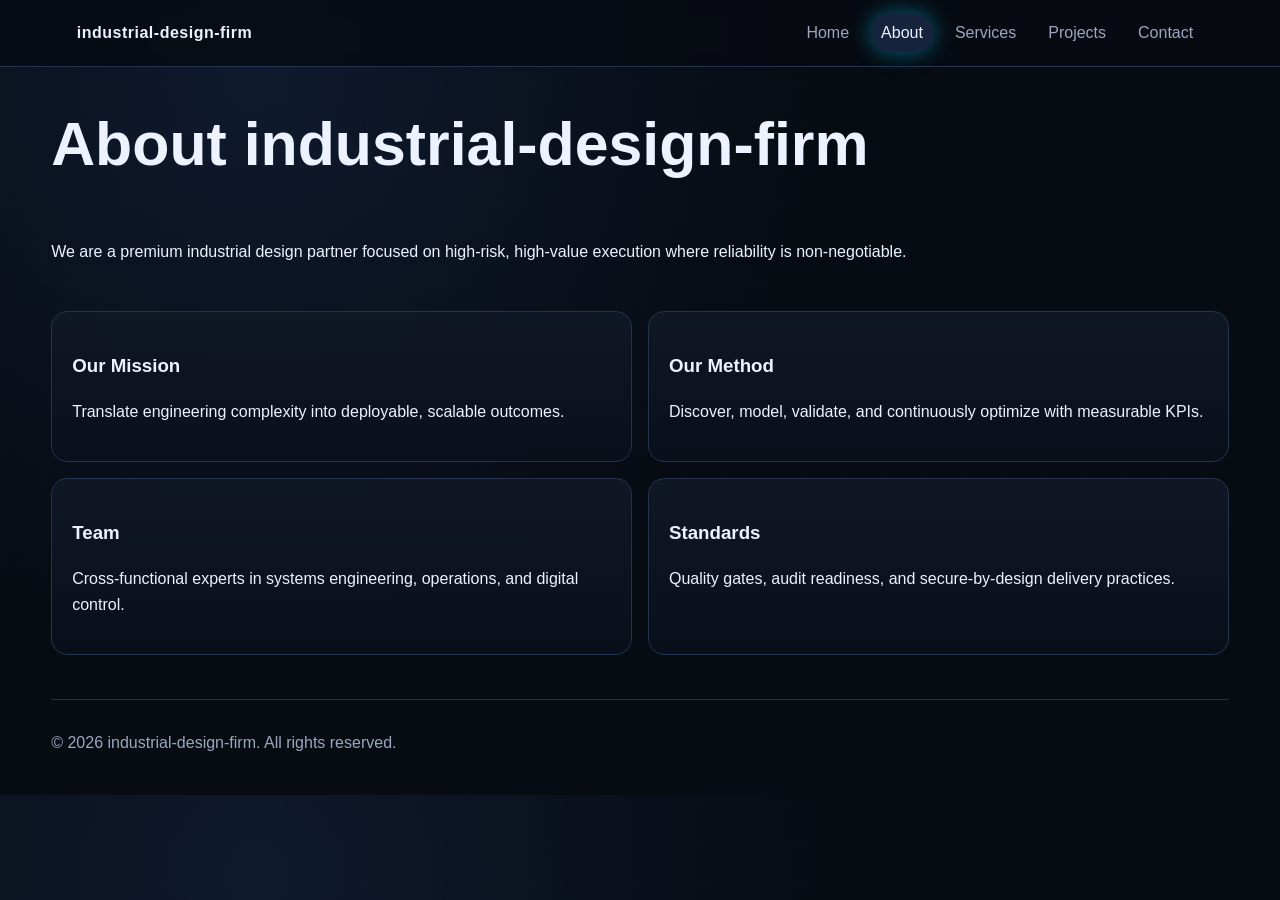
==== about.html @ 71a65871 "initial commit." ====
﻿<!doctype html>
<html lang="en">
<head>
    <meta charset="UTF-8">
    <meta name="viewport" content="width=device-width, initial-scale=1.0">
    <meta name="description" content="industrial-design-firm premium industrial agency website.">
    <title>industrial-design-firm | About</title>
    <link rel="stylesheet" href="css/styles.css">
</head>
<body>
    <div class="bg-grid" aria-hidden="true"></div>
    <header class="site-header">
        <a class="logo" href="index.html">industrial-design-firm</a>
        <nav>
                <a href="index.html">Home</a>
                <a href="about.html" class="active">About</a>
                <a href="services.html">Services</a>
                <a href="projects.html">Projects</a>
                <a href="contact.html">Contact</a>
        </nav>
    </header>
    <main class="container">
        <section class="page-hero reveal"><h1>About industrial-design-firm</h1><p>We are a premium industrial design partner focused on high-risk, high-value execution where reliability is non-negotiable.</p></section>
        <section class="grid-2 reveal">
            <article class="card"><h3>Our Mission</h3><p>Translate engineering complexity into deployable, scalable outcomes.</p></article>
            <article class="card"><h3>Our Method</h3><p>Discover, model, validate, and continuously optimize with measurable KPIs.</p></article>
            <article class="card"><h3>Team</h3><p>Cross-functional experts in systems engineering, operations, and digital control.</p></article>
            <article class="card"><h3>Standards</h3><p>Quality gates, audit readiness, and secure-by-design delivery practices.</p></article>
        </section>
    </main>
    <footer class="site-footer">
        <p>&copy; 2026 industrial-design-firm. All rights reserved.</p>
    </footer>
    <script src="js/script.js"></script>
</body>
</html>
---- css/styles.css ----
﻿:root {
    --bg: #070b12;
    --text: #edf2ff;
    --muted: #9ca7bf;
    --line: #24334f;
    --accent: #00d2ff;
    --accent-2: #36ff8f;
    --glow: 0 0 22px rgba(0, 210, 255, 0.45);
    --radius: 16px;
}
* { box-sizing: border-box; }
html { scroll-behavior: smooth; }
body { margin: 0; font-family: "Segoe UI", "Trebuchet MS", sans-serif; background: radial-gradient(circle at 20% 10%, #0f1a2e, var(--bg) 45%), var(--bg); color: var(--text); line-height: 1.6; }
.bg-grid { position: fixed; inset: 0; background-image: linear-gradient(rgba(255,255,255,.04) 1px, transparent 1px), linear-gradient(90deg, rgba(255,255,255,.04) 1px, transparent 1px); background-size: 40px 40px; opacity: .25; pointer-events: none; z-index: -1; }
.site-header { position: sticky; top: 0; display: flex; justify-content: space-between; align-items: center; padding: 14px 6vw; border-bottom: 1px solid var(--line); background: rgba(7, 11, 18, 0.86); backdrop-filter: blur(8px); z-index: 10; }
.logo { color: var(--text); text-decoration: none; font-weight: 700; letter-spacing: .5px; }
nav { display: flex; gap: 12px; flex-wrap: wrap; }
nav a { color: var(--muted); text-decoration: none; padding: 6px 10px; border-radius: 999px; transition: .25s ease; }
nav a:hover, nav a.active { color: var(--text); background: #15233d; box-shadow: var(--glow); }
.container { width: min(1180px, 92vw); margin: 44px auto; display: grid; gap: 30px; }
.hero, .page-hero { display: grid; grid-template-columns: repeat(2, minmax(0, 1fr)); gap: 30px; align-items: center; }
.page-hero { grid-template-columns: 1fr; }
.kicker { color: var(--accent-2); text-transform: uppercase; letter-spacing: 1.2px; font-weight: 600; }
h1 { font-size: clamp(2rem, 5vw, 3.8rem); line-height: 1.1; margin: 0 0 16px; }
h2 { font-size: clamp(1.4rem, 3vw, 2rem); margin-top: 0; }
.hero-orb { width: min(420px, 100%); aspect-ratio: 1; border-radius: 50%; margin-inline: auto; background: conic-gradient(from 180deg, #0ef, #34ff8a, #1292f2, #0ef); box-shadow: 0 0 70px rgba(0, 210, 255, .45); animation: spin 18s linear infinite; }
@keyframes spin { to { transform: rotate(360deg); } }
.hero-actions { display: flex; gap: 12px; flex-wrap: wrap; margin-top: 16px; }
.btn { border: 1px solid var(--line); color: var(--text); text-decoration: none; background: #101a2f; padding: 10px 14px; border-radius: 10px; transition: .25s ease; cursor: pointer; }
.btn:hover { transform: translateY(-2px); box-shadow: var(--glow); }
.btn-primary { background: linear-gradient(130deg, #00a9d8, #18b56f); border-color: transparent; }
.grid-3, .stats { display: grid; grid-template-columns: repeat(4, minmax(0, 1fr)); gap: 16px; }
.grid-3 { grid-template-columns: repeat(3, minmax(0, 1fr)); }
.grid-2 { display: grid; grid-template-columns: repeat(2, minmax(0, 1fr)); gap: 16px; }
.card { background: linear-gradient(180deg, rgba(17, 24, 38, 0.94), rgba(10, 16, 27, 0.96)); border: 1px solid var(--line); border-radius: var(--radius); padding: 20px; transition: .3s ease; }
.card:hover { border-color: #2f5b9a; transform: translateY(-4px); box-shadow: var(--glow); }
.stat-card h3 { font-size: 2rem; margin: 0; color: var(--accent); }
.animated-card { animation: floatCard 3.8s ease-in-out infinite alternate; }
@keyframes floatCard { from { transform: translateY(0); } to { transform: translateY(-8px); } }
.tool-section .tool-grid { display: grid; grid-template-columns: repeat(2, minmax(0, 1fr)); gap: 16px; }
#tool-form { display: grid; gap: 12px; }
#tool-form label { display: grid; gap: 6px; color: var(--muted); font-size: .95rem; }
#tool-form input { background: #0a1323; border: 1px solid var(--line); color: var(--text); border-radius: 10px; padding: 9px 11px; }
.tool-output p { min-height: 54px; }
.meter { height: 10px; border-radius: 8px; background: #1b2539; overflow: hidden; }
.meter span { display: block; width: 0; height: 100%; background: linear-gradient(90deg, var(--accent), var(--accent-2)); transition: width .45s ease; }
.contact-form input, .contact-form textarea { width: 100%; background: #0a1323; color: var(--text); border: 1px solid var(--line); border-radius: 10px; padding: 9px 11px; }
.reveal { opacity: 0; transform: translateY(18px); transition: .65s ease; }
.reveal.show { opacity: 1; transform: translateY(0); }
.site-footer { width: min(1180px, 92vw); margin: 24px auto 40px; color: var(--muted); border-top: 1px solid var(--line); padding-top: 14px; }
@media (max-width: 960px) {
    .hero, .grid-3, .grid-2, .stats, .tool-section .tool-grid { grid-template-columns: 1fr; }
    .site-header { gap: 10px; flex-direction: column; align-items: flex-start; }
}
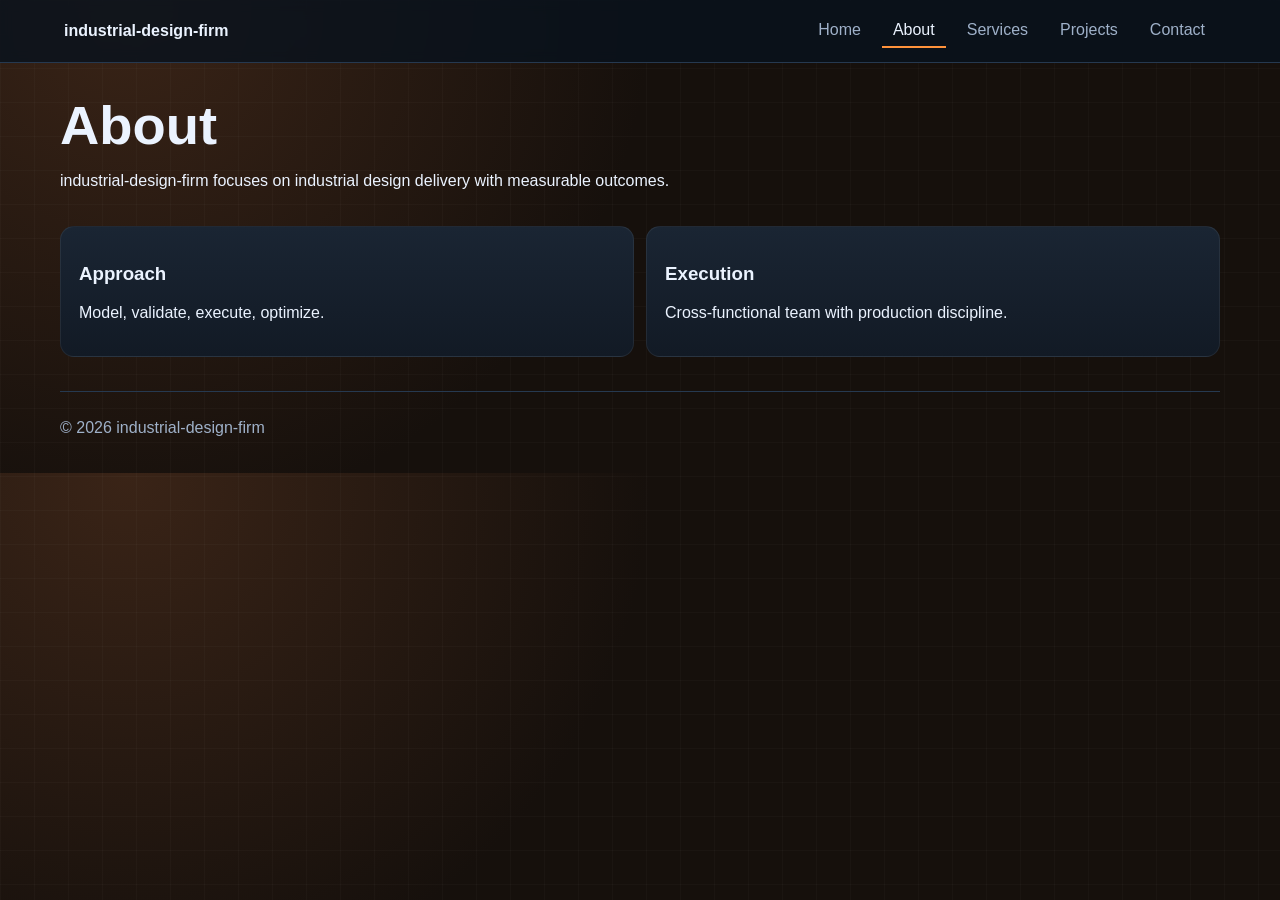
==== commit 89413abf: "made this unique" ====
--- a/about.html
+++ b/about.html
@@ -1,36 +1,2 @@
-﻿<!doctype html>
-<html lang="en">
-<head>
-    <meta charset="UTF-8">
-    <meta name="viewport" content="width=device-width, initial-scale=1.0">
-    <meta name="description" content="industrial-design-firm premium industrial agency website.">
-    <title>industrial-design-firm | About</title>
-    <link rel="stylesheet" href="css/styles.css">
-</head>
-<body>
-    <div class="bg-grid" aria-hidden="true"></div>
-    <header class="site-header">
-        <a class="logo" href="index.html">industrial-design-firm</a>
-        <nav>
-                <a href="index.html">Home</a>
-                <a href="about.html" class="active">About</a>
-                <a href="services.html">Services</a>
-                <a href="projects.html">Projects</a>
-                <a href="contact.html">Contact</a>
-        </nav>
-    </header>
-    <main class="container">
-        <section class="page-hero reveal"><h1>About industrial-design-firm</h1><p>We are a premium industrial design partner focused on high-risk, high-value execution where reliability is non-negotiable.</p></section>
-        <section class="grid-2 reveal">
-            <article class="card"><h3>Our Mission</h3><p>Translate engineering complexity into deployable, scalable outcomes.</p></article>
-            <article class="card"><h3>Our Method</h3><p>Discover, model, validate, and continuously optimize with measurable KPIs.</p></article>
-            <article class="card"><h3>Team</h3><p>Cross-functional experts in systems engineering, operations, and digital control.</p></article>
-            <article class="card"><h3>Standards</h3><p>Quality gates, audit readiness, and secure-by-design delivery practices.</p></article>
-        </section>
-    </main>
-    <footer class="site-footer">
-        <p>&copy; 2026 industrial-design-firm. All rights reserved.</p>
-    </footer>
-    <script src="js/script.js"></script>
-</body>
-</html>
+﻿<!doctype html><html lang="en"><head><meta charset="utf-8"><meta name="viewport" content="width=device-width,initial-scale=1"><title>industrial-design-firm | about.html</title><link rel="stylesheet" href="css/styles.css"></head><body class="nav-underline card-soft hero-stack motif-mesh btn-line"><div class="bg"></div><header><a class="logo" href="index.html">industrial-design-firm</a><nav><a href="index.html">Home</a><a href="about.html" class="active">About</a><a href="services.html">Services</a><a href="projects.html">Projects</a><a href="contact.html">Contact</a></nav></header><main>        <section class="head reveal"><h1>About</h1><p>industrial-design-firm focuses on industrial design delivery with measurable outcomes.</p></section>
+        <section class="cols reveal"><article class="card"><h3>Approach</h3><p>Model, validate, execute, optimize.</p></article><article class="card"><h3>Execution</h3><p>Cross-functional team with production discipline.</p></article></section></main><footer><p>&copy; 2026 industrial-design-firm</p></footer><script src="js/script.js"></script></body></html>
--- a/css/styles.css
+++ b/css/styles.css
@@ -1,54 +1,16 @@
-﻿:root {
-    --bg: #070b12;
-    --text: #edf2ff;
-    --muted: #9ca7bf;
-    --line: #24334f;
-    --accent: #00d2ff;
-    --accent-2: #36ff8f;
-    --glow: 0 0 22px rgba(0, 210, 255, 0.45);
-    --radius: 16px;
-}
-* { box-sizing: border-box; }
-html { scroll-behavior: smooth; }
-body { margin: 0; font-family: "Segoe UI", "Trebuchet MS", sans-serif; background: radial-gradient(circle at 20% 10%, #0f1a2e, var(--bg) 45%), var(--bg); color: var(--text); line-height: 1.6; }
-.bg-grid { position: fixed; inset: 0; background-image: linear-gradient(rgba(255,255,255,.04) 1px, transparent 1px), linear-gradient(90deg, rgba(255,255,255,.04) 1px, transparent 1px); background-size: 40px 40px; opacity: .25; pointer-events: none; z-index: -1; }
-.site-header { position: sticky; top: 0; display: flex; justify-content: space-between; align-items: center; padding: 14px 6vw; border-bottom: 1px solid var(--line); background: rgba(7, 11, 18, 0.86); backdrop-filter: blur(8px); z-index: 10; }
-.logo { color: var(--text); text-decoration: none; font-weight: 700; letter-spacing: .5px; }
-nav { display: flex; gap: 12px; flex-wrap: wrap; }
-nav a { color: var(--muted); text-decoration: none; padding: 6px 10px; border-radius: 999px; transition: .25s ease; }
-nav a:hover, nav a.active { color: var(--text); background: #15233d; box-shadow: var(--glow); }
-.container { width: min(1180px, 92vw); margin: 44px auto; display: grid; gap: 30px; }
-.hero, .page-hero { display: grid; grid-template-columns: repeat(2, minmax(0, 1fr)); gap: 30px; align-items: center; }
-.page-hero { grid-template-columns: 1fr; }
-.kicker { color: var(--accent-2); text-transform: uppercase; letter-spacing: 1.2px; font-weight: 600; }
-h1 { font-size: clamp(2rem, 5vw, 3.8rem); line-height: 1.1; margin: 0 0 16px; }
-h2 { font-size: clamp(1.4rem, 3vw, 2rem); margin-top: 0; }
-.hero-orb { width: min(420px, 100%); aspect-ratio: 1; border-radius: 50%; margin-inline: auto; background: conic-gradient(from 180deg, #0ef, #34ff8a, #1292f2, #0ef); box-shadow: 0 0 70px rgba(0, 210, 255, .45); animation: spin 18s linear infinite; }
-@keyframes spin { to { transform: rotate(360deg); } }
-.hero-actions { display: flex; gap: 12px; flex-wrap: wrap; margin-top: 16px; }
-.btn { border: 1px solid var(--line); color: var(--text); text-decoration: none; background: #101a2f; padding: 10px 14px; border-radius: 10px; transition: .25s ease; cursor: pointer; }
-.btn:hover { transform: translateY(-2px); box-shadow: var(--glow); }
-.btn-primary { background: linear-gradient(130deg, #00a9d8, #18b56f); border-color: transparent; }
-.grid-3, .stats { display: grid; grid-template-columns: repeat(4, minmax(0, 1fr)); gap: 16px; }
-.grid-3 { grid-template-columns: repeat(3, minmax(0, 1fr)); }
-.grid-2 { display: grid; grid-template-columns: repeat(2, minmax(0, 1fr)); gap: 16px; }
-.card { background: linear-gradient(180deg, rgba(17, 24, 38, 0.94), rgba(10, 16, 27, 0.96)); border: 1px solid var(--line); border-radius: var(--radius); padding: 20px; transition: .3s ease; }
-.card:hover { border-color: #2f5b9a; transform: translateY(-4px); box-shadow: var(--glow); }
-.stat-card h3 { font-size: 2rem; margin: 0; color: var(--accent); }
-.animated-card { animation: floatCard 3.8s ease-in-out infinite alternate; }
-@keyframes floatCard { from { transform: translateY(0); } to { transform: translateY(-8px); } }
-.tool-section .tool-grid { display: grid; grid-template-columns: repeat(2, minmax(0, 1fr)); gap: 16px; }
-#tool-form { display: grid; gap: 12px; }
-#tool-form label { display: grid; gap: 6px; color: var(--muted); font-size: .95rem; }
-#tool-form input { background: #0a1323; border: 1px solid var(--line); color: var(--text); border-radius: 10px; padding: 9px 11px; }
-.tool-output p { min-height: 54px; }
-.meter { height: 10px; border-radius: 8px; background: #1b2539; overflow: hidden; }
-.meter span { display: block; width: 0; height: 100%; background: linear-gradient(90deg, var(--accent), var(--accent-2)); transition: width .45s ease; }
-.contact-form input, .contact-form textarea { width: 100%; background: #0a1323; color: var(--text); border: 1px solid var(--line); border-radius: 10px; padding: 9px 11px; }
-.reveal { opacity: 0; transform: translateY(18px); transition: .65s ease; }
-.reveal.show { opacity: 1; transform: translateY(0); }
-.site-footer { width: min(1180px, 92vw); margin: 24px auto 40px; color: var(--muted); border-top: 1px solid var(--line); padding-top: 14px; }
-@media (max-width: 960px) {
-    .hero, .grid-3, .grid-2, .stats, .tool-section .tool-grid { grid-template-columns: 1fr; }
-    .site-header { gap: 10px; flex-direction: column; align-items: flex-start; }
-}
+﻿:root{--a:#ff923b;--b:#ffd56e;--bg:#16100c;--g:#3a2417;--f:'Trebuchet MS',sans-serif;--t:#ebf3ff;--m:#9fb1c9;--l:#263950}*{box-sizing:border-box}html{scroll-behavior:smooth}body{margin:0;font-family:var(--f);color:var(--t);background:radial-gradient(circle at 10% 0%,var(--g),var(--bg) 42%),var(--bg)}.bg{position:fixed;inset:0;opacity:.2;pointer-events:none;z-index:-1}
+body.motif-rings .bg{background:radial-gradient(circle,#fff2 1px,transparent 1px);background-size:22px 22px}body.motif-mesh .bg{background-image:linear-gradient(#fff2 1px,transparent 1px),linear-gradient(90deg,#fff2 1px,transparent 1px);background-size:34px 34px}body.motif-radar .bg{background:radial-gradient(circle at 70% 20%,#fff3,transparent 30%)}body.motif-leaf .bg{background:linear-gradient(120deg,#fff2,transparent)}body.motif-strata .bg{background:repeating-linear-gradient(160deg,#fff1,#fff1 2px,transparent 2px,transparent 18px)}body.motif-vector .bg{background:linear-gradient(45deg,#fff2 1px,transparent 1px);background-size:26px 26px}body.motif-grain .bg{background:radial-gradient(#fff2 1px,transparent 1px);background-size:14px 14px}body.motif-signal .bg{background:repeating-radial-gradient(circle at 65% 35%,#fff2 0 2px,transparent 2px 18px)}body.motif-silicon .bg{background:linear-gradient(90deg,#fff2,transparent)}body.motif-matrix .bg{background:repeating-linear-gradient(0deg,#fff2,#fff2 1px,transparent 1px,transparent 12px)}body.motif-route .bg{background:linear-gradient(130deg,#fff2,transparent)}body.motif-grid .bg{background-image:linear-gradient(#fff2 1px,transparent 1px),linear-gradient(90deg,#fff2 1px,transparent 1px);background-size:40px 40px}body.motif-beam .bg{background:linear-gradient(90deg,transparent,#fff2,transparent)}body.motif-forge .bg{background:radial-gradient(circle at 20% 20%,#fff3,transparent 32%)}body.motif-nodes .bg{background:radial-gradient(circle,#fff2 2px,transparent 2px);background-size:28px 28px}body.motif-dashboard .bg{background:linear-gradient(0deg,#fff2 2px,transparent 2px);background-size:100% 28px}body.motif-target .bg{background:repeating-radial-gradient(circle,#fff2 0 2px,transparent 2px 12px)}body.motif-orbit .bg{background:radial-gradient(circle at 30% 40%,#fff2,transparent 30%)}body.motif-arm .bg{background:linear-gradient(45deg,#fff2 2px,transparent 2px);background-size:24px 24px}body.motif-factory .bg{background:repeating-linear-gradient(90deg,#fff2,#fff2 4px,transparent 4px,transparent 20px)}
+header{position:sticky;top:0;display:flex;justify-content:space-between;align-items:center;gap:10px;padding:14px 5vw;background:#08121dcc;border-bottom:1px solid var(--l);backdrop-filter:blur(6px)}.logo{color:var(--t);text-decoration:none;font-weight:700}nav{display:flex;gap:10px;flex-wrap:wrap}nav a{color:var(--m);text-decoration:none;padding:7px 11px;transition:.2s}
+body.nav-pill nav a{border:1px solid transparent;border-radius:999px}body.nav-pill nav a:hover,body.nav-pill nav a.active{color:var(--t);border-color:var(--l);background:#17273a}
+body.nav-underline nav a{border-bottom:2px solid transparent}body.nav-underline nav a:hover,body.nav-underline nav a.active{color:var(--t);border-color:var(--a)}
+body.nav-box nav a{border:1px solid var(--l);border-radius:8px}body.nav-box nav a:hover,body.nav-box nav a.active{color:var(--t)}
+main{width:min(1160px,92vw);margin:34px auto;display:grid;gap:20px}h1{font-size:clamp(2rem,5vw,3.4rem);line-height:1.08;margin:0 0 10px}.kicker{text-transform:uppercase;letter-spacing:1.5px;color:var(--b)}
+.hero{display:grid;gap:14px;align-items:center}body.hero-split .hero{grid-template-columns:1.2fr .8fr}body.hero-stack .hero{grid-template-columns:1fr}.hero-visual{min-height:230px;border:1px solid var(--l);border-radius:18px;position:relative;overflow:hidden;background:linear-gradient(130deg,#fff1,#fff0)}.hero-visual span{position:absolute;inset:20%;border:2px solid var(--a);border-radius:999px;animation:wave 3.1s ease-in-out infinite}.hero-visual span:nth-child(2){inset:32%;border-color:var(--b);animation-delay:.4s}.hero-visual span:nth-child(3){inset:44%;border-color:#fff8;animation-delay:.8s}@keyframes wave{0%{transform:scale(.82);opacity:.9}100%{transform:scale(1.55);opacity:.08}}
+.actions{display:flex;gap:10px;flex-wrap:wrap;margin-top:10px}.btn{text-decoration:none;padding:10px 14px;border-radius:10px;cursor:pointer;transition:.2s}.btn:hover{transform:translateY(-2px)}
+body.btn-solid .btn{border:1px solid var(--l);background:#112033;color:var(--t)}body.btn-solid .btn.primary{border:none;background:linear-gradient(130deg,var(--a),var(--b));color:#021522}
+body.btn-line .btn{border:1px solid color-mix(in srgb,var(--a) 45%,var(--l));background:transparent;color:var(--t)}body.btn-line .btn.primary{background:color-mix(in srgb,var(--a) 20%,transparent)}
+.stats{display:grid;grid-template-columns:repeat(4,minmax(0,1fr));gap:12px}.cols,.tool-grid{display:grid;grid-template-columns:repeat(2,minmax(0,1fr));gap:12px}.card{padding:18px;border-radius:14px;transition:.25s}
+body.card-glow .card{background:linear-gradient(180deg,#152335,#0e1826);border:1px solid var(--l)}body.card-glow .card:hover{box-shadow:0 0 22px color-mix(in srgb,var(--a) 45%,transparent);transform:translateY(-4px)}
+body.card-soft .card{background:linear-gradient(180deg,#1a2533,#121a25);border:1px solid #fff1}body.card-soft .card:hover{transform:translateY(-3px)}
+body.card-edge .card{background:#101a27;border:1px solid var(--l);box-shadow:inset 0 0 0 1px #fff1}body.card-edge .card:hover{border-color:var(--a);transform:translateY(-3px)}
+.list{margin:0;padding-left:18px;display:grid;gap:8px}label{display:grid;gap:6px;color:var(--m)}input,textarea{width:100%;background:#0a1320;color:var(--t);border:1px solid var(--l);border-radius:8px;padding:9px}#tool-form{display:grid;gap:10px}.meter{height:10px;background:#1a283b;border-radius:7px;overflow:hidden}.meter span{display:block;height:100%;width:0;background:linear-gradient(90deg,var(--a),var(--b));transition:width .45s}.reveal{opacity:0;transform:translateY(14px);transition:.6s}.reveal.show{opacity:1;transform:none}footer{width:min(1160px,92vw);margin:18px auto 36px;padding-top:11px;border-top:1px solid var(--l);color:var(--m)}@media (max-width:900px){.hero,.stats,.cols,.tool-grid{grid-template-columns:1fr}header{flex-direction:column;align-items:flex-start}}
